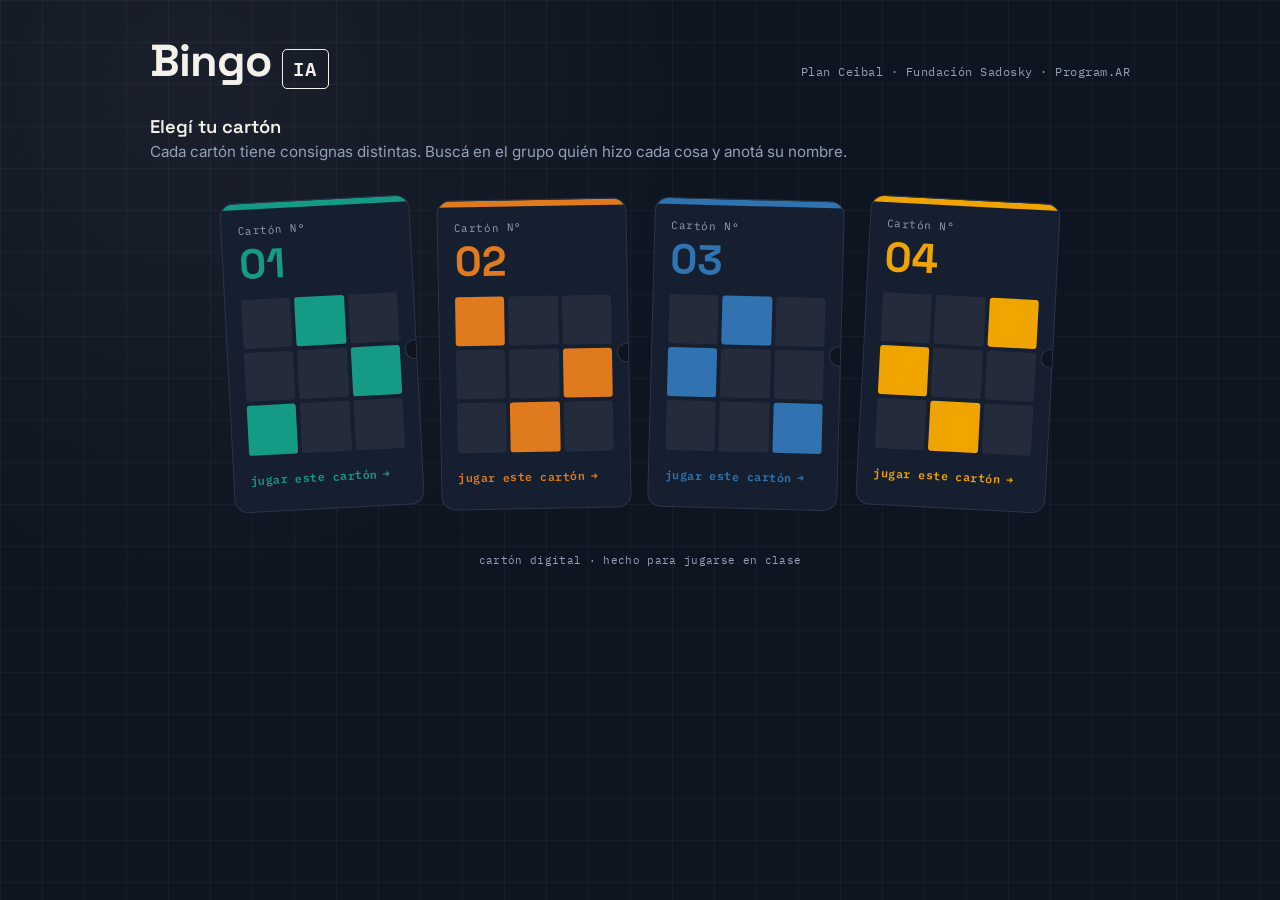
==== index.html @ 151038f0 "Rename bingo-ia.html to index.html" ====
<!DOCTYPE html>
<html lang="es">
<head>
<meta charset="UTF-8">
<meta name="viewport" content="width=device-width, initial-scale=1.0">
<title>Bingo IA</title>
<link rel="preconnect" href="https://fonts.googleapis.com">
<link rel="preconnect" href="https://fonts.gstatic.com" crossorigin>
<link href="https://fonts.googleapis.com/css2?family=Space+Grotesk:wght@500;600;700&family=Inter:wght@400;500;600&family=IBM+Plex+Mono:wght@500;600&display=swap" rel="stylesheet">
<style>
  :root{
    --ink:#0e1420;
    --ink-soft:#161f30;
    --paper:#f4f1ea;
    --line:#2a3548;
    --text-dim:#93a1b8;

    --c1:#159a86;   /* cartón 1 - verde azulado */
    --c1-deep:#0d5f52;
    --c2:#e07a1f;   /* cartón 2 - naranja */
    --c2-deep:#9a4e0e;
    --c3:#2f74b0;   /* cartón 3 - azul */
    --c3-deep:#1c4670;
    --c4:#f0a400;   /* cartón 4 - ámbar */
    --c4-deep:#9c6a00;
  }

  *{box-sizing:border-box;}
  html,body{margin:0;padding:0;}
  body{
    background:
      radial-gradient(circle at 15% 10%, rgba(255,255,255,0.05), transparent 40%),
      var(--ink);
    background-image:
      linear-gradient(rgba(255,255,255,0.035) 1px, transparent 1px),
      linear-gradient(90deg, rgba(255,255,255,0.035) 1px, transparent 1px),
      radial-gradient(circle at 15% 10%, rgba(255,255,255,0.05), transparent 40%);
    background-size: 42px 42px, 42px 42px, 100% 100%;
    color:var(--paper);
    font-family:'Inter', sans-serif;
    min-height:100vh;
    display:flex;
    flex-direction:column;
    align-items:center;
    padding:32px 18px 60px;
  }

  .wrap{width:100%;max-width:980px;}

  header.top{
    display:flex;
    align-items:baseline;
    justify-content:space-between;
    gap:16px;
    margin-bottom:8px;
    flex-wrap:wrap;
  }
  .brand{
    font-family:'Space Grotesk',sans-serif;
    font-weight:700;
    font-size:clamp(2rem, 5vw, 2.8rem);
    letter-spacing:-0.02em;
    display:flex;
    align-items:baseline;
    gap:10px;
  }
  .brand .ia{
    font-family:'IBM Plex Mono',monospace;
    font-size:0.42em;
    font-weight:600;
    padding:4px 10px;
    border:1.5px solid var(--paper);
    border-radius:5px;
    letter-spacing:0.08em;
  }
  .tagline{
    font-family:'IBM Plex Mono',monospace;
    font-size:0.75rem;
    color:var(--text-dim);
    letter-spacing:0.04em;
  }

  /* ---------- SELECTOR ---------- */
  #selector{ margin-top:26px; }
  .prompt{
    font-family:'Space Grotesk',sans-serif;
    font-size:1.15rem;
    font-weight:600;
    margin:0 0 30px;
    color:var(--paper);
  }
  .prompt span{color:var(--text-dim);font-weight:400;font-family:'Inter',sans-serif;font-size:0.95rem;display:block;margin-top:4px;}

  .tickets{
    display:flex;
    flex-wrap:wrap;
    justify-content:center;
    gap:26px 22px;
    padding-top:8px;
  }

  .ticket{
    --tc: var(--c1);
    --tcd: var(--c1-deep);
    position:relative;
    width:190px;
    background:var(--ink-soft);
    border:1px solid var(--line);
    border-radius:14px;
    padding:20px 16px 22px;
    cursor:pointer;
    text-align:left;
    color:var(--paper);
    font:inherit;
    transition:transform .25s ease, box-shadow .25s ease, border-color .25s ease;
    transform:rotate(var(--rot,0deg));
    overflow:hidden;
  }
  .ticket:nth-child(1){--tc:var(--c1);--tcd:var(--c1-deep);--rot:-3deg;}
  .ticket:nth-child(2){--tc:var(--c2);--tcd:var(--c2-deep);--rot:-1deg;}
  .ticket:nth-child(3){--tc:var(--c3);--tcd:var(--c3-deep);--rot:1.5deg;}
  .ticket:nth-child(4){--tc:var(--c4);--tcd:var(--c4-deep);--rot:3deg;}

  .ticket::before{
    content:"";
    position:absolute;
    top:0; left:0; right:0; height:6px;
    background:var(--tc);
  }
  .ticket::after{
    content:"";
    position:absolute;
    right:-9px; top:50%;
    width:18px;height:18px;
    background:var(--ink);
    border:1px solid var(--line);
    border-radius:50%;
    transform:translateY(-50%);
  }
  .ticket:hover, .ticket:focus-visible{
    transform:rotate(0deg) translateY(-6px);
    border-color:var(--tc);
    box-shadow:0 14px 28px -10px rgba(0,0,0,.55);
    z-index:2;
    outline:none;
  }
  .ticket .num{
    font-family:'IBM Plex Mono',monospace;
    font-size:0.68rem;
    color:var(--text-dim);
    letter-spacing:0.05em;
  }
  .ticket .digit{
    font-family:'Space Grotesk',sans-serif;
    font-weight:700;
    font-size:2.6rem;
    color:var(--tc);
    line-height:1;
    margin:6px 0 14px;
  }
  .ticket .mini-grid{
    display:grid;
    grid-template-columns:repeat(3,1fr);
    gap:4px;
    margin-bottom:14px;
  }
  .ticket .mini-grid i{
    display:block;
    aspect-ratio:1;
    border-radius:3px;
    background:rgba(255,255,255,.06);
  }
  .ticket .mini-grid i.on{ background:var(--tc); }
  .ticket .cta{
    font-family:'IBM Plex Mono',monospace;
    font-size:0.72rem;
    font-weight:600;
    letter-spacing:0.04em;
    color:var(--tc);
    display:flex;
    align-items:center;
    gap:6px;
  }
  .ticket .cta::after{ content:"→"; transition:transform .2s ease; }
  .ticket:hover .cta::after{ transform:translateX(4px); }

  /* ---------- CARD VIEW ---------- */
  #cardview{ display:none; margin-top:18px; }
  .card-header{
    display:flex;
    align-items:center;
    justify-content:space-between;
    flex-wrap:wrap;
    gap:14px;
    margin-bottom:18px;
  }
  .back-btn{
    font-family:'IBM Plex Mono',monospace;
    font-size:0.75rem;
    color:var(--text-dim);
    background:none;
    border:1px solid var(--line);
    border-radius:8px;
    padding:9px 14px;
    cursor:pointer;
    transition:.2s;
  }
  .back-btn:hover{ color:var(--paper); border-color:var(--paper); }

  .card-title{
    font-family:'Space Grotesk',sans-serif;
    font-weight:700;
    font-size:1.5rem;
  }
  .card-num{
    font-family:'IBM Plex Mono',monospace;
    font-size:0.85rem;
    color:var(--card-c, var(--c1));
    letter-spacing:.03em;
  }

  .board{
    position:relative;
    background:var(--ink-soft);
    border:1px solid var(--line);
    border-radius:18px;
    padding:22px;
    box-shadow:0 20px 50px -20px rgba(0,0,0,.6);
  }
  .board::before{
    content:"";
    position:absolute; inset:0;
    border-radius:18px;
    padding:1px;
    background:linear-gradient(135deg, var(--card-c,var(--c1)), transparent 45%);
    mask:linear-gradient(#000 0 0) content-box, linear-gradient(#000 0 0);
    -webkit-mask:linear-gradient(#000 0 0) content-box, linear-gradient(#000 0 0);
    -webkit-mask-composite:xor;
    mask-composite:exclude;
    pointer-events:none;
    opacity:.6;
  }

  .grid3{
    display:grid;
    grid-template-columns:repeat(3,1fr);
    grid-template-rows:repeat(3,1fr);
    gap:10px;
  }

  .cell{
    position:relative;
    min-height:150px;
    border-radius:12px;
    padding:14px 12px 12px;
    display:flex;
    flex-direction:column;
    justify-content:space-between;
    background:rgba(255,255,255,.03);
    border:1px solid var(--line);
    transition:border-color .3s ease, background .3s ease, transform .3s ease;
  }
  .cell.task .task-text, .cell.wild .task-text{
    font-size:0.86rem;
    line-height:1.32;
    font-weight:500;
  }
  .cell.wild .task-text{ color:var(--text-dim); font-style:italic; }

  .cell input{
    width:100%;
    background:rgba(255,255,255,.04);
    border:1px solid var(--line);
    border-radius:7px;
    padding:8px 9px;
    color:var(--paper);
    font-family:'Inter',sans-serif;
    font-size:0.85rem;
    outline:none;
    transition:border-color .2s ease, background .2s ease;
  }
  .cell input::placeholder{ color:var(--text-dim); opacity:.7; }
  .cell input:focus{ border-color:var(--card-c,var(--c1)); background:rgba(255,255,255,.07); }

  .cell .caption{
    font-family:'IBM Plex Mono',monospace;
    font-size:0.62rem;
    color:var(--text-dim);
    text-align:center;
    letter-spacing:.03em;
  }

  .cell.filled{
    border-color:var(--card-c,var(--c1));
    background:rgba(255,255,255,.05);
  }
  .cell.filled input{ border-color:var(--card-c,var(--c1)); }

  .cell.free{
    background:var(--card-c,var(--c1));
    border-color:var(--card-c,var(--c1));
    align-items:center;
    justify-content:center;
  }
  .cell.free .free-mark{
    font-family:'Space Grotesk',sans-serif;
    font-weight:700;
    font-size:1.5rem;
    color:rgba(14,20,32,.55);
    letter-spacing:.02em;
  }

  .cell.line-hit{
    animation:pulse 1.1s ease infinite;
  }
  @keyframes pulse{
    0%,100%{ box-shadow:0 0 0 0 var(--card-c,var(--c1)); }
    50%{ box-shadow:0 0 0 5px color-mix(in srgb, var(--card-c,var(--c1)) 35%, transparent); }
  }

  .board-foot{
    display:flex;
    align-items:center;
    justify-content:space-between;
    margin-top:18px;
    gap:12px;
    flex-wrap:wrap;
  }
  .progress-label{
    font-family:'IBM Plex Mono',monospace;
    font-size:0.72rem;
    color:var(--text-dim);
  }
  .reset-btn{
    font-family:'IBM Plex Mono',monospace;
    font-size:0.72rem;
    color:var(--paper);
    background:none;
    border:1px solid var(--line);
    padding:8px 13px;
    border-radius:8px;
    cursor:pointer;
    transition:.2s;
  }
  .reset-btn:hover{ border-color:var(--card-c,var(--c1)); color:var(--card-c,var(--c1)); }

  .bingo-banner{
    display:none;
    margin-top:16px;
    padding:14px 18px;
    border-radius:12px;
    background:var(--card-c,var(--c1));
    color:var(--ink);
    font-family:'Space Grotesk',sans-serif;
    font-weight:700;
    font-size:1.05rem;
    text-align:center;
    letter-spacing:.02em;
  }
  .bingo-banner.show{ display:block; animation:pop .35s ease; }
  @keyframes pop{ from{ transform:scale(.92); opacity:0;} to{ transform:scale(1); opacity:1;} }

  footer.sig{
    margin-top:44px;
    font-family:'IBM Plex Mono',monospace;
    font-size:0.68rem;
    color:var(--text-dim);
    text-align:center;
    letter-spacing:.03em;
  }

  @media (max-width:640px){
    .grid3{ gap:8px; }
    .cell{ min-height:130px; padding:11px 9px 9px; }
    .ticket{ width:44%; }
  }
</style>
</head>
<body>

<div class="wrap">
  <header class="top">
    <div class="brand">Bingo <span class="ia">IA</span></div>
    <div class="tagline">Plan Ceibal · Fundación Sadosky · Program.AR</div>
  </header>

  <!-- SELECTOR -->
  <section id="selector">
    <p class="prompt">Elegí tu cartón
      <span>Cada cartón tiene consignas distintas. Buscá en el grupo quién hizo cada cosa y anotá su nombre.</span>
    </p>
    <div class="tickets" id="tickets"></div>
  </section>

  <!-- CARD VIEW -->
  <section id="cardview">
    <div class="card-header">
      <button class="back-btn" id="backBtn">← elegir otro cartón</button>
      <div style="text-align:right;">
        <div class="card-title" id="cardTitle">Bingo IA</div>
        <div class="card-num" id="cardNum">Cartón N° 0000000</div>
      </div>
    </div>

    <div class="board" id="board">
      <div class="grid3" id="grid"></div>
    </div>

    <div class="board-foot">
      <span class="progress-label" id="progressLabel">0 / 9 completados</span>
      <button class="reset-btn" id="resetBtn">Reiniciar cartón</button>
    </div>

    <div class="bingo-banner" id="bingoBanner">¡Bingo! Completaste una línea 🎉</div>
  </section>

  <footer class="sig">cartón digital · hecho para jugarse en clase</footer>
</div>

<script>
  // ---------- DATA ----------
  const CARDS = [
    {
      id: 1, num: '0000001', color: 'var(--c1)',
      cells: [
        { type:'task', text:'Consultar el pronóstico del tiempo de una página o una aplicación' },
        { type:'free' },
        { type:'task', text:'Convertir voz a texto para mandar un mensaje' },
        { type:'task', text:'Ver el autocompletado de una búsqueda en Google' },
        { type:'wild', text:'Completar con algo que conozcas y no esté en este cartón :)', label:'Nombre de la tecnología' },
        { type:'free' },
        { type:'free' },
        { type:'task', text:'Usar una app para reconocer una canción' },
        { type:'task', text:'Usar la autocorrección de texto en WhatsApp' },
      ]
    },
    {
      id: 2, num: '0000002', color: 'var(--c2)',
      cells: [
        { type:'free' },
        { type:'task', text:'Ver el autocompletado de una búsqueda en Google' },
        { type:'task', text:'Jugar un videojuego en el que controlás los personajes con el cuerpo' },
        { type:'task', text:'Usar un buscador online como Google o Bing' },
        { type:'wild', text:'Completar con algo que no conozcas y no esté en este cartón :)', label:'Nombre de la tecnología' },
        { type:'free' },
        { type:'task', text:'Usar un filtro de Snapchat o Instagram' },
        { type:'free' },
        { type:'task', text:'Que una computadora les evalúe una tarea' },
      ]
    },
    {
      id: 3, num: '0000003', color: 'var(--c3)',
      cells: [
        { type:'task', text:'Ver un producto promocionado en Google o un aviso que dice "ya que usted compró... puede estar interesado en..."' },
        { type:'free' },
        { type:'task', text:'Obtener un emoji sugerido en lugar de una palabra' },
        { type:'free' },
        { type:'wild', text:'Completar con algo que no conozcas y no esté en este cartón :)', label:'Nombre de la tecnología' },
        { type:'task', text:'Usar un buscador online como Google o Bing' },
        { type:'task', text:'Comunicarse con algún servicio por un chatbot' },
        { type:'task', text:'Usar la autocorrección de texto en WhatsApp' },
        { type:'free' },
      ]
    },
    {
      id: 4, num: '0000004', color: 'var(--c4)',
      cells: [
        { type:'task', text:'Usar la huella digital o el rostro para desbloquear el celular' },
        { type:'task', text:'Usar la autocorrección de texto en WhatsApp' },
        { type:'free' },
        { type:'free' },
        { type:'wild', text:'Completar con algo que conozcas y no esté en este cartón :)', label:'Nombre de la tecnología' },
        { type:'task', text:'Ver una publicidad sugerida en TikTok o Instagram' },
        { type:'task', text:'Obtener un emoji sugerido en lugar de una palabra' },
        { type:'free' },
        { type:'task', text:'Escuchar una canción recomendada en Spotify' },
      ]
    },
  ];

  // in-memory answers per card, keyed by cardId -> array of 9 strings
  const state = {};
  CARDS.forEach(c => { state[c.id] = new Array(9).fill(''); });

  const LINES = [
    [0,1,2],[3,4,5],[6,7,8],
    [0,3,6],[1,4,7],[2,5,8],
    [0,4,8],[2,4,6]
  ];

  // ---------- SELECTOR RENDER ----------
  const ticketsEl = document.getElementById('tickets');
  CARDS.forEach(card => {
    const btn = document.createElement('button');
    btn.className = 'ticket';
    btn.style.setProperty('--tc', card.color);
    btn.setAttribute('aria-label', 'Elegir cartón ' + card.id);

    const mini = card.cells.map(c => c.type === 'free' ? '<i class="on"></i>' : '<i></i>').join('');

    btn.innerHTML = `
      <div class="num">Cartón N°</div>
      <div class="digit">0${card.id}</div>
      <div class="mini-grid">${mini}</div>
      <div class="cta">jugar este cartón</div>
    `;
    btn.addEventListener('click', () => openCard(card.id));
    ticketsEl.appendChild(btn);
  });

  // ---------- CARD VIEW ----------
  const selectorSec = document.getElementById('selector');
  const cardviewSec = document.getElementById('cardview');
  const boardEl = document.getElementById('board');
  const gridEl = document.getElementById('grid');
  const cardNumEl = document.getElementById('cardNum');
  const progressLabel = document.getElementById('progressLabel');
  const bingoBanner = document.getElementById('bingoBanner');

  let currentCardId = null;

  function openCard(id){
    currentCardId = id;
    const card = CARDS.find(c => c.id === id);
    boardEl.style.setProperty('--card-c', card.color);
    cardNumEl.textContent = 'Cartón N° ' + card.num;
    cardNumEl.style.color = card.color;
    renderGrid(card);
    selectorSec.style.display = 'none';
    cardviewSec.style.display = 'block';
    window.scrollTo({top:0, behavior:'smooth'});
  }

  function renderGrid(card){
    gridEl.innerHTML = '';
    bingoBanner.classList.remove('show');
    card.cells.forEach((cell, i) => {
      const div = document.createElement('div');
      div.className = 'cell ' + cell.type;
      div.dataset.index = i;

      if (cell.type === 'free'){
        div.innerHTML = `<span class="free-mark">LIBRE</span>`;
      } else {
        const label = cell.type === 'wild' ? cell.label : 'Nombre';
        const val = state[card.id][i] || '';
        div.innerHTML = `
          <div class="task-text">${cell.text}</div>
          <div>
            <input type="text" placeholder="" value="${escapeHtml(val)}" data-i="${i}">
            <div class="caption">${label}</div>
          </div>
        `;
        if (val.trim() !== '') div.classList.add('filled');
      }
      gridEl.appendChild(div);
    });

    gridEl.querySelectorAll('input').forEach(inp => {
      inp.addEventListener('input', onInput);
    });

    updateProgress();
    checkLines();
  }

  function onInput(e){
    const i = parseInt(e.target.dataset.i, 10);
    state[currentCardId][i] = e.target.value;
    const cellEl = e.target.closest('.cell');
    cellEl.classList.toggle('filled', e.target.value.trim() !== '');
    updateProgress();
    checkLines();
  }

  function isMarked(card, i){
    const cell = card.cells[i];
    if (cell.type === 'free') return true;
    return (state[card.id][i] || '').trim() !== '';
  }

  function updateProgress(){
    const card = CARDS.find(c => c.id === currentCardId);
    const count = card.cells.reduce((acc, _, i) => acc + (isMarked(card, i) ? 1 : 0), 0);
    progressLabel.textContent = count + ' / 9 completados';
  }

  function checkLines(){
    const card = CARDS.find(c => c.id === currentCardId);
    const cellsEls = gridEl.querySelectorAll('.cell');
    cellsEls.forEach(el => el.classList.remove('line-hit'));

    let hit = false;
    LINES.forEach(line => {
      if (line.every(i => isMarked(card, i))){
        hit = true;
        line.forEach(i => cellsEls[i].classList.add('line-hit'));
      }
    });
    bingoBanner.classList.toggle('show', hit);
  }

  function escapeHtml(str){
    return str.replace(/[&<>"']/g, s => ({
      '&':'&amp;', '<':'&lt;', '>':'&gt;', '"':'&quot;', "'":'&#39;'
    }[s]));
  }

  document.getElementById('backBtn').addEventListener('click', () => {
    cardviewSec.style.display = 'none';
    selectorSec.style.display = 'block';
    window.scrollTo({top:0, behavior:'smooth'});
  });

  document.getElementById('resetBtn').addEventListener('click', () => {
    state[currentCardId] = new Array(9).fill('');
    const card = CARDS.find(c => c.id === currentCardId);
    renderGrid(card);
  });
</script>

</body>
</html>
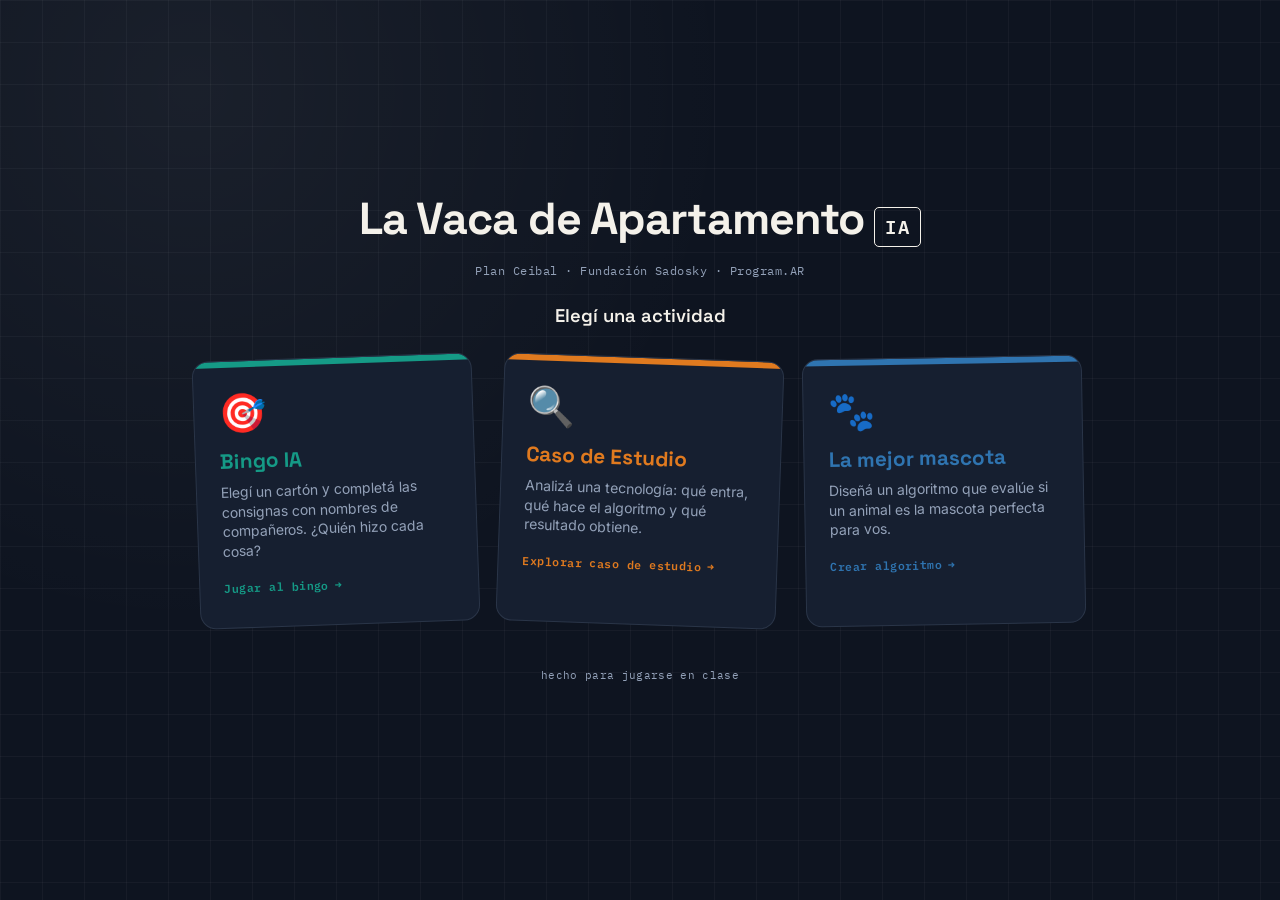
==== commit 60962910: "Reorganización de estructura: Views, Js, Style. Nueva actividad La mejor mascota" ====
--- a/index.html
+++ b/index.html
@@ -3,621 +3,47 @@
 <head>
 <meta charset="UTF-8">
 <meta name="viewport" content="width=device-width, initial-scale=1.0">
-<title>Bingo IA</title>
+<title>La Vaca de apartamento</title>
 <link rel="preconnect" href="https://fonts.googleapis.com">
 <link rel="preconnect" href="https://fonts.gstatic.com" crossorigin>
 <link href="https://fonts.googleapis.com/css2?family=Space+Grotesk:wght@500;600;700&family=Inter:wght@400;500;600&family=IBM+Plex+Mono:wght@500;600&display=swap" rel="stylesheet">
-<style>
-  :root{
-    --ink:#0e1420;
-    --ink-soft:#161f30;
-    --paper:#f4f1ea;
-    --line:#2a3548;
-    --text-dim:#93a1b8;
-
-    --c1:#159a86;   /* cartón 1 - verde azulado */
-    --c1-deep:#0d5f52;
-    --c2:#e07a1f;   /* cartón 2 - naranja */
-    --c2-deep:#9a4e0e;
-    --c3:#2f74b0;   /* cartón 3 - azul */
-    --c3-deep:#1c4670;
-    --c4:#f0a400;   /* cartón 4 - ámbar */
-    --c4-deep:#9c6a00;
-  }
-
-  *{box-sizing:border-box;}
-  html,body{margin:0;padding:0;}
-  body{
-    background:
-      radial-gradient(circle at 15% 10%, rgba(255,255,255,0.05), transparent 40%),
-      var(--ink);
-    background-image:
-      linear-gradient(rgba(255,255,255,0.035) 1px, transparent 1px),
-      linear-gradient(90deg, rgba(255,255,255,0.035) 1px, transparent 1px),
-      radial-gradient(circle at 15% 10%, rgba(255,255,255,0.05), transparent 40%);
-    background-size: 42px 42px, 42px 42px, 100% 100%;
-    color:var(--paper);
-    font-family:'Inter', sans-serif;
-    min-height:100vh;
-    display:flex;
-    flex-direction:column;
-    align-items:center;
-    padding:32px 18px 60px;
-  }
-
-  .wrap{width:100%;max-width:980px;}
-
-  header.top{
-    display:flex;
-    align-items:baseline;
-    justify-content:space-between;
-    gap:16px;
-    margin-bottom:8px;
-    flex-wrap:wrap;
-  }
-  .brand{
-    font-family:'Space Grotesk',sans-serif;
-    font-weight:700;
-    font-size:clamp(2rem, 5vw, 2.8rem);
-    letter-spacing:-0.02em;
-    display:flex;
-    align-items:baseline;
-    gap:10px;
-  }
-  .brand .ia{
-    font-family:'IBM Plex Mono',monospace;
-    font-size:0.42em;
-    font-weight:600;
-    padding:4px 10px;
-    border:1.5px solid var(--paper);
-    border-radius:5px;
-    letter-spacing:0.08em;
-  }
-  .tagline{
-    font-family:'IBM Plex Mono',monospace;
-    font-size:0.75rem;
-    color:var(--text-dim);
-    letter-spacing:0.04em;
-  }
-
-  /* ---------- SELECTOR ---------- */
-  #selector{ margin-top:26px; }
-  .prompt{
-    font-family:'Space Grotesk',sans-serif;
-    font-size:1.15rem;
-    font-weight:600;
-    margin:0 0 30px;
-    color:var(--paper);
-  }
-  .prompt span{color:var(--text-dim);font-weight:400;font-family:'Inter',sans-serif;font-size:0.95rem;display:block;margin-top:4px;}
-
-  .tickets{
-    display:flex;
-    flex-wrap:wrap;
-    justify-content:center;
-    gap:26px 22px;
-    padding-top:8px;
-  }
-
-  .ticket{
-    --tc: var(--c1);
-    --tcd: var(--c1-deep);
-    position:relative;
-    width:190px;
-    background:var(--ink-soft);
-    border:1px solid var(--line);
-    border-radius:14px;
-    padding:20px 16px 22px;
-    cursor:pointer;
-    text-align:left;
-    color:var(--paper);
-    font:inherit;
-    transition:transform .25s ease, box-shadow .25s ease, border-color .25s ease;
-    transform:rotate(var(--rot,0deg));
-    overflow:hidden;
-  }
-  .ticket:nth-child(1){--tc:var(--c1);--tcd:var(--c1-deep);--rot:-3deg;}
-  .ticket:nth-child(2){--tc:var(--c2);--tcd:var(--c2-deep);--rot:-1deg;}
-  .ticket:nth-child(3){--tc:var(--c3);--tcd:var(--c3-deep);--rot:1.5deg;}
-  .ticket:nth-child(4){--tc:var(--c4);--tcd:var(--c4-deep);--rot:3deg;}
-
-  .ticket::before{
-    content:"";
-    position:absolute;
-    top:0; left:0; right:0; height:6px;
-    background:var(--tc);
-  }
-  .ticket::after{
-    content:"";
-    position:absolute;
-    right:-9px; top:50%;
-    width:18px;height:18px;
-    background:var(--ink);
-    border:1px solid var(--line);
-    border-radius:50%;
-    transform:translateY(-50%);
-  }
-  .ticket:hover, .ticket:focus-visible{
-    transform:rotate(0deg) translateY(-6px);
-    border-color:var(--tc);
-    box-shadow:0 14px 28px -10px rgba(0,0,0,.55);
-    z-index:2;
-    outline:none;
-  }
-  .ticket .num{
-    font-family:'IBM Plex Mono',monospace;
-    font-size:0.68rem;
-    color:var(--text-dim);
-    letter-spacing:0.05em;
-  }
-  .ticket .digit{
-    font-family:'Space Grotesk',sans-serif;
-    font-weight:700;
-    font-size:2.6rem;
-    color:var(--tc);
-    line-height:1;
-    margin:6px 0 14px;
-  }
-  .ticket .mini-grid{
-    display:grid;
-    grid-template-columns:repeat(3,1fr);
-    gap:4px;
-    margin-bottom:14px;
-  }
-  .ticket .mini-grid i{
-    display:block;
-    aspect-ratio:1;
-    border-radius:3px;
-    background:rgba(255,255,255,.06);
-  }
-  .ticket .mini-grid i.on{ background:var(--tc); }
-  .ticket .cta{
-    font-family:'IBM Plex Mono',monospace;
-    font-size:0.72rem;
-    font-weight:600;
-    letter-spacing:0.04em;
-    color:var(--tc);
-    display:flex;
-    align-items:center;
-    gap:6px;
-  }
-  .ticket .cta::after{ content:"→"; transition:transform .2s ease; }
-  .ticket:hover .cta::after{ transform:translateX(4px); }
-
-  /* ---------- CARD VIEW ---------- */
-  #cardview{ display:none; margin-top:18px; }
-  .card-header{
-    display:flex;
-    align-items:center;
-    justify-content:space-between;
-    flex-wrap:wrap;
-    gap:14px;
-    margin-bottom:18px;
-  }
-  .back-btn{
-    font-family:'IBM Plex Mono',monospace;
-    font-size:0.75rem;
-    color:var(--text-dim);
-    background:none;
-    border:1px solid var(--line);
-    border-radius:8px;
-    padding:9px 14px;
-    cursor:pointer;
-    transition:.2s;
-  }
-  .back-btn:hover{ color:var(--paper); border-color:var(--paper); }
-
-  .card-title{
-    font-family:'Space Grotesk',sans-serif;
-    font-weight:700;
-    font-size:1.5rem;
-  }
-  .card-num{
-    font-family:'IBM Plex Mono',monospace;
-    font-size:0.85rem;
-    color:var(--card-c, var(--c1));
-    letter-spacing:.03em;
-  }
-
-  .board{
-    position:relative;
-    background:var(--ink-soft);
-    border:1px solid var(--line);
-    border-radius:18px;
-    padding:22px;
-    box-shadow:0 20px 50px -20px rgba(0,0,0,.6);
-  }
-  .board::before{
-    content:"";
-    position:absolute; inset:0;
-    border-radius:18px;
-    padding:1px;
-    background:linear-gradient(135deg, var(--card-c,var(--c1)), transparent 45%);
-    mask:linear-gradient(#000 0 0) content-box, linear-gradient(#000 0 0);
-    -webkit-mask:linear-gradient(#000 0 0) content-box, linear-gradient(#000 0 0);
-    -webkit-mask-composite:xor;
-    mask-composite:exclude;
-    pointer-events:none;
-    opacity:.6;
-  }
-
-  .grid3{
-    display:grid;
-    grid-template-columns:repeat(3,1fr);
-    grid-template-rows:repeat(3,1fr);
-    gap:10px;
-  }
-
-  .cell{
-    position:relative;
-    min-height:150px;
-    border-radius:12px;
-    padding:14px 12px 12px;
-    display:flex;
-    flex-direction:column;
-    justify-content:space-between;
-    background:rgba(255,255,255,.03);
-    border:1px solid var(--line);
-    transition:border-color .3s ease, background .3s ease, transform .3s ease;
-  }
-  .cell.task .task-text, .cell.wild .task-text{
-    font-size:0.86rem;
-    line-height:1.32;
-    font-weight:500;
-  }
-  .cell.wild .task-text{ color:var(--text-dim); font-style:italic; }
-
-  .cell input{
-    width:100%;
-    background:rgba(255,255,255,.04);
-    border:1px solid var(--line);
-    border-radius:7px;
-    padding:8px 9px;
-    color:var(--paper);
-    font-family:'Inter',sans-serif;
-    font-size:0.85rem;
-    outline:none;
-    transition:border-color .2s ease, background .2s ease;
-  }
-  .cell input::placeholder{ color:var(--text-dim); opacity:.7; }
-  .cell input:focus{ border-color:var(--card-c,var(--c1)); background:rgba(255,255,255,.07); }
-
-  .cell .caption{
-    font-family:'IBM Plex Mono',monospace;
-    font-size:0.62rem;
-    color:var(--text-dim);
-    text-align:center;
-    letter-spacing:.03em;
-  }
-
-  .cell.filled{
-    border-color:var(--card-c,var(--c1));
-    background:rgba(255,255,255,.05);
-  }
-  .cell.filled input{ border-color:var(--card-c,var(--c1)); }
-
-  .cell.free{
-    background:var(--card-c,var(--c1));
-    border-color:var(--card-c,var(--c1));
-    align-items:center;
-    justify-content:center;
-  }
-  .cell.free .free-mark{
-    font-family:'Space Grotesk',sans-serif;
-    font-weight:700;
-    font-size:1.5rem;
-    color:rgba(14,20,32,.55);
-    letter-spacing:.02em;
-  }
-
-  .cell.line-hit{
-    animation:pulse 1.1s ease infinite;
-  }
-  @keyframes pulse{
-    0%,100%{ box-shadow:0 0 0 0 var(--card-c,var(--c1)); }
-    50%{ box-shadow:0 0 0 5px color-mix(in srgb, var(--card-c,var(--c1)) 35%, transparent); }
-  }
-
-  .board-foot{
-    display:flex;
-    align-items:center;
-    justify-content:space-between;
-    margin-top:18px;
-    gap:12px;
-    flex-wrap:wrap;
-  }
-  .progress-label{
-    font-family:'IBM Plex Mono',monospace;
-    font-size:0.72rem;
-    color:var(--text-dim);
-  }
-  .reset-btn{
-    font-family:'IBM Plex Mono',monospace;
-    font-size:0.72rem;
-    color:var(--paper);
-    background:none;
-    border:1px solid var(--line);
-    padding:8px 13px;
-    border-radius:8px;
-    cursor:pointer;
-    transition:.2s;
-  }
-  .reset-btn:hover{ border-color:var(--card-c,var(--c1)); color:var(--card-c,var(--c1)); }
-
-  .bingo-banner{
-    display:none;
-    margin-top:16px;
-    padding:14px 18px;
-    border-radius:12px;
-    background:var(--card-c,var(--c1));
-    color:var(--ink);
-    font-family:'Space Grotesk',sans-serif;
-    font-weight:700;
-    font-size:1.05rem;
-    text-align:center;
-    letter-spacing:.02em;
-  }
-  .bingo-banner.show{ display:block; animation:pop .35s ease; }
-  @keyframes pop{ from{ transform:scale(.92); opacity:0;} to{ transform:scale(1); opacity:1;} }
-
-  footer.sig{
-    margin-top:44px;
-    font-family:'IBM Plex Mono',monospace;
-    font-size:0.68rem;
-    color:var(--text-dim);
-    text-align:center;
-    letter-spacing:.03em;
-  }
-
-  @media (max-width:640px){
-    .grid3{ gap:8px; }
-    .cell{ min-height:130px; padding:11px 9px 9px; }
-    .ticket{ width:44%; }
-  }
-</style>
+<link rel="stylesheet" href="Style/index.css">
 </head>
 <body>
 
 <div class="wrap">
   <header class="top">
-    <div class="brand">Bingo <span class="ia">IA</span></div>
+    <div class="brand">La Vaca de Apartamento <span class="ia">IA</span></div>
     <div class="tagline">Plan Ceibal · Fundación Sadosky · Program.AR</div>
   </header>
 
-  <!-- SELECTOR -->
-  <section id="selector">
-    <p class="prompt">Elegí tu cartón
-      <span>Cada cartón tiene consignas distintas. Buscá en el grupo quién hizo cada cosa y anotá su nombre.</span>
-    </p>
-    <div class="tickets" id="tickets"></div>
-  </section>
+  <p class="prompt">Elegí una actividad</p>
 
-  <!-- CARD VIEW -->
-  <section id="cardview">
-    <div class="card-header">
-      <button class="back-btn" id="backBtn">← elegir otro cartón</button>
-      <div style="text-align:right;">
-        <div class="card-title" id="cardTitle">Bingo IA</div>
-        <div class="card-num" id="cardNum">Cartón N° 0000000</div>
-      </div>
-    </div>
+  <div class="activities">
+    <a href="Views/bingo.html" class="activity-card">
+      <span class="icon">🎯</span>
+      <div class="title">Bingo IA</div>
+      <div class="desc">Elegí un cartón y completá las consignas con nombres de compañeros. ¿Quién hizo cada cosa?</div>
+      <div class="cta">Jugar al bingo</div>
+    </a>
 
-    <div class="board" id="board">
-      <div class="grid3" id="grid"></div>
-    </div>
+    <a href="Views/caso-estudio.html" class="activity-card">
+      <span class="icon">🔍</span>
+      <div class="title">Caso de Estudio</div>
+      <div class="desc">Analizá una tecnología: qué entra, qué hace el algoritmo y qué resultado obtiene.</div>
+      <div class="cta">Explorar caso de estudio</div>
+    </a>
 
-    <div class="board-foot">
-      <span class="progress-label" id="progressLabel">0 / 9 completados</span>
-      <button class="reset-btn" id="resetBtn">Reiniciar cartón</button>
-    </div>
+    <a href="Views/mejor-mascota.html" class="activity-card">
+      <span class="icon">🐾</span>
+      <div class="title">La mejor mascota</div>
+      <div class="desc">Diseñá un algoritmo que evalúe si un animal es la mascota perfecta para vos.</div>
+      <div class="cta">Crear algoritmo</div>
+    </a>
+  </div>
 
-    <div class="bingo-banner" id="bingoBanner">¡Bingo! Completaste una línea 🎉</div>
-  </section>
-
-  <footer class="sig">cartón digital · hecho para jugarse en clase</footer>
+  <footer class="sig">hecho para jugarse en clase</footer>
 </div>
-
-<script>
-  // ---------- DATA ----------
-  const CARDS = [
-    {
-      id: 1, num: '0000001', color: 'var(--c1)',
-      cells: [
-        { type:'task', text:'Consultar el pronóstico del tiempo de una página o una aplicación' },
-        { type:'free' },
-        { type:'task', text:'Convertir voz a texto para mandar un mensaje' },
-        { type:'task', text:'Ver el autocompletado de una búsqueda en Google' },
-        { type:'wild', text:'Completar con algo que conozcas y no esté en este cartón :)', label:'Nombre de la tecnología' },
-        { type:'free' },
-        { type:'free' },
-        { type:'task', text:'Usar una app para reconocer una canción' },
-        { type:'task', text:'Usar la autocorrección de texto en WhatsApp' },
-      ]
-    },
-    {
-      id: 2, num: '0000002', color: 'var(--c2)',
-      cells: [
-        { type:'free' },
-        { type:'task', text:'Ver el autocompletado de una búsqueda en Google' },
-        { type:'task', text:'Jugar un videojuego en el que controlás los personajes con el cuerpo' },
-        { type:'task', text:'Usar un buscador online como Google o Bing' },
-        { type:'wild', text:'Completar con algo que no conozcas y no esté en este cartón :)', label:'Nombre de la tecnología' },
-        { type:'free' },
-        { type:'task', text:'Usar un filtro de Snapchat o Instagram' },
-        { type:'free' },
-        { type:'task', text:'Que una computadora les evalúe una tarea' },
-      ]
-    },
-    {
-      id: 3, num: '0000003', color: 'var(--c3)',
-      cells: [
-        { type:'task', text:'Ver un producto promocionado en Google o un aviso que dice "ya que usted compró... puede estar interesado en..."' },
-        { type:'free' },
-        { type:'task', text:'Obtener un emoji sugerido en lugar de una palabra' },
-        { type:'free' },
-        { type:'wild', text:'Completar con algo que no conozcas y no esté en este cartón :)', label:'Nombre de la tecnología' },
-        { type:'task', text:'Usar un buscador online como Google o Bing' },
-        { type:'task', text:'Comunicarse con algún servicio por un chatbot' },
-        { type:'task', text:'Usar la autocorrección de texto en WhatsApp' },
-        { type:'free' },
-      ]
-    },
-    {
-      id: 4, num: '0000004', color: 'var(--c4)',
-      cells: [
-        { type:'task', text:'Usar la huella digital o el rostro para desbloquear el celular' },
-        { type:'task', text:'Usar la autocorrección de texto en WhatsApp' },
-        { type:'free' },
-        { type:'free' },
-        { type:'wild', text:'Completar con algo que conozcas y no esté en este cartón :)', label:'Nombre de la tecnología' },
-        { type:'task', text:'Ver una publicidad sugerida en TikTok o Instagram' },
-        { type:'task', text:'Obtener un emoji sugerido en lugar de una palabra' },
-        { type:'free' },
-        { type:'task', text:'Escuchar una canción recomendada en Spotify' },
-      ]
-    },
-  ];
-
-  // in-memory answers per card, keyed by cardId -> array of 9 strings
-  const state = {};
-  CARDS.forEach(c => { state[c.id] = new Array(9).fill(''); });
-
-  const LINES = [
-    [0,1,2],[3,4,5],[6,7,8],
-    [0,3,6],[1,4,7],[2,5,8],
-    [0,4,8],[2,4,6]
-  ];
-
-  // ---------- SELECTOR RENDER ----------
-  const ticketsEl = document.getElementById('tickets');
-  CARDS.forEach(card => {
-    const btn = document.createElement('button');
-    btn.className = 'ticket';
-    btn.style.setProperty('--tc', card.color);
-    btn.setAttribute('aria-label', 'Elegir cartón ' + card.id);
-
-    const mini = card.cells.map(c => c.type === 'free' ? '<i class="on"></i>' : '<i></i>').join('');
-
-    btn.innerHTML = `
-      <div class="num">Cartón N°</div>
-      <div class="digit">0${card.id}</div>
-      <div class="mini-grid">${mini}</div>
-      <div class="cta">jugar este cartón</div>
-    `;
-    btn.addEventListener('click', () => openCard(card.id));
-    ticketsEl.appendChild(btn);
-  });
-
-  // ---------- CARD VIEW ----------
-  const selectorSec = document.getElementById('selector');
-  const cardviewSec = document.getElementById('cardview');
-  const boardEl = document.getElementById('board');
-  const gridEl = document.getElementById('grid');
-  const cardNumEl = document.getElementById('cardNum');
-  const progressLabel = document.getElementById('progressLabel');
-  const bingoBanner = document.getElementById('bingoBanner');
-
-  let currentCardId = null;
-
-  function openCard(id){
-    currentCardId = id;
-    const card = CARDS.find(c => c.id === id);
-    boardEl.style.setProperty('--card-c', card.color);
-    cardNumEl.textContent = 'Cartón N° ' + card.num;
-    cardNumEl.style.color = card.color;
-    renderGrid(card);
-    selectorSec.style.display = 'none';
-    cardviewSec.style.display = 'block';
-    window.scrollTo({top:0, behavior:'smooth'});
-  }
-
-  function renderGrid(card){
-    gridEl.innerHTML = '';
-    bingoBanner.classList.remove('show');
-    card.cells.forEach((cell, i) => {
-      const div = document.createElement('div');
-      div.className = 'cell ' + cell.type;
-      div.dataset.index = i;
-
-      if (cell.type === 'free'){
-        div.innerHTML = `<span class="free-mark">LIBRE</span>`;
-      } else {
-        const label = cell.type === 'wild' ? cell.label : 'Nombre';
-        const val = state[card.id][i] || '';
-        div.innerHTML = `
-          <div class="task-text">${cell.text}</div>
-          <div>
-            <input type="text" placeholder="" value="${escapeHtml(val)}" data-i="${i}">
-            <div class="caption">${label}</div>
-          </div>
-        `;
-        if (val.trim() !== '') div.classList.add('filled');
-      }
-      gridEl.appendChild(div);
-    });
-
-    gridEl.querySelectorAll('input').forEach(inp => {
-      inp.addEventListener('input', onInput);
-    });
-
-    updateProgress();
-    checkLines();
-  }
-
-  function onInput(e){
-    const i = parseInt(e.target.dataset.i, 10);
-    state[currentCardId][i] = e.target.value;
-    const cellEl = e.target.closest('.cell');
-    cellEl.classList.toggle('filled', e.target.value.trim() !== '');
-    updateProgress();
-    checkLines();
-  }
-
-  function isMarked(card, i){
-    const cell = card.cells[i];
-    if (cell.type === 'free') return true;
-    return (state[card.id][i] || '').trim() !== '';
-  }
-
-  function updateProgress(){
-    const card = CARDS.find(c => c.id === currentCardId);
-    const count = card.cells.reduce((acc, _, i) => acc + (isMarked(card, i) ? 1 : 0), 0);
-    progressLabel.textContent = count + ' / 9 completados';
-  }
-
-  function checkLines(){
-    const card = CARDS.find(c => c.id === currentCardId);
-    const cellsEls = gridEl.querySelectorAll('.cell');
-    cellsEls.forEach(el => el.classList.remove('line-hit'));
-
-    let hit = false;
-    LINES.forEach(line => {
-      if (line.every(i => isMarked(card, i))){
-        hit = true;
-        line.forEach(i => cellsEls[i].classList.add('line-hit'));
-      }
-    });
-    bingoBanner.classList.toggle('show', hit);
-  }
-
-  function escapeHtml(str){
-    return str.replace(/[&<>"']/g, s => ({
-      '&':'&amp;', '<':'&lt;', '>':'&gt;', '"':'&quot;', "'":'&#39;'
-    }[s]));
-  }
-
-  document.getElementById('backBtn').addEventListener('click', () => {
-    cardviewSec.style.display = 'none';
-    selectorSec.style.display = 'block';
-    window.scrollTo({top:0, behavior:'smooth'});
-  });
-
-  document.getElementById('resetBtn').addEventListener('click', () => {
-    state[currentCardId] = new Array(9).fill('');
-    const card = CARDS.find(c => c.id === currentCardId);
-    renderGrid(card);
-  });
-</script>
 
 </body>
 </html>
--- a/Style/index.css
+++ b/Style/index.css
@@ -0,0 +1,166 @@
+:root{
+  --ink:#0e1420;
+  --ink-soft:#161f30;
+  --paper:#f4f1ea;
+  --line:#2a3548;
+  --text-dim:#93a1b8;
+  --c1:#159a86;
+  --c2:#e07a1f;
+  --c3:#2f74b0;
+}
+*{box-sizing:border-box;}
+html,body{margin:0;padding:0;}
+body{
+  background:
+    radial-gradient(circle at 15% 10%, rgba(255,255,255,0.05), transparent 40%),
+    var(--ink);
+  background-image:
+    linear-gradient(rgba(255,255,255,0.035) 1px, transparent 1px),
+    linear-gradient(90deg, rgba(255,255,255,0.035) 1px, transparent 1px),
+    radial-gradient(circle at 15% 10%, rgba(255,255,255,0.05), transparent 40%);
+  background-size: 42px 42px, 42px 42px, 100% 100%;
+  color:var(--paper);
+  font-family:'Inter', sans-serif;
+  min-height:100vh;
+  display:flex;
+  flex-direction:column;
+  align-items:center;
+  justify-content:center;
+  padding:32px 18px 60px;
+}
+
+.wrap{width:100%;max-width:980px;text-align:center;}
+
+header.top{
+  display:flex;
+  align-items:baseline;
+  justify-content:center;
+  gap:16px;
+  margin-bottom:8px;
+  flex-wrap:wrap;
+}
+.brand{
+  font-family:'Space Grotesk',sans-serif;
+  font-weight:700;
+  font-size:clamp(2rem, 5vw, 2.8rem);
+  letter-spacing:-0.02em;
+  display:flex;
+  align-items:baseline;
+  gap:10px;
+}
+.brand .ia{
+  font-family:'IBM Plex Mono',monospace;
+  font-size:0.42em;
+  font-weight:600;
+  padding:4px 10px;
+  border:1.5px solid var(--paper);
+  border-radius:5px;
+  letter-spacing:0.08em;
+}
+.tagline{
+  font-family:'IBM Plex Mono',monospace;
+  font-size:0.75rem;
+  color:var(--text-dim);
+  letter-spacing:0.04em;
+  width:100%;
+}
+
+.prompt{
+  font-family:'Space Grotesk',sans-serif;
+  font-size:1.15rem;
+  font-weight:600;
+  margin:26px 0 30px;
+  color:var(--paper);
+}
+.prompt span{
+  color:var(--text-dim);font-weight:400;font-family:'Inter',sans-serif;
+  font-size:0.95rem;display:block;margin-top:6px;
+}
+
+.activities{
+  display:flex;
+  flex-wrap:wrap;
+  justify-content:center;
+  gap:24px;
+  margin-top:10px;
+}
+
+.activity-card{
+  --ac: var(--c1);
+  position:relative;
+  width:280px;
+  background:var(--ink-soft);
+  border:1px solid var(--line);
+  border-radius:16px;
+  padding:28px 24px 30px;
+  cursor:pointer;
+  text-align:left;
+  color:var(--paper);
+  font:inherit;
+  transition:transform .25s ease, box-shadow .25s ease, border-color .25s ease;
+  text-decoration:none;
+  display:block;
+  overflow:hidden;
+}
+.activity-card::before{
+  content:"";
+  position:absolute;
+  top:0; left:0; right:0; height:6px;
+  background:var(--ac);
+}
+.activity-card:nth-child(1){--ac:var(--c1); transform:rotate(-2deg);}
+.activity-card:nth-child(2){--ac:var(--c2); transform:rotate(2deg);}
+.activity-card:nth-child(3){--ac:var(--c3); transform:rotate(-1deg);}
+
+.activity-card:hover, .activity-card:focus-visible{
+  transform:rotate(0deg) translateY(-8px);
+  border-color:var(--ac);
+  box-shadow:0 16px 32px -10px rgba(0,0,0,.55);
+  z-index:2;
+  outline:none;
+}
+
+.activity-card .icon{
+  font-size:2.4rem;
+  margin-bottom:12px;
+  display:block;
+}
+.activity-card .title{
+  font-family:'Space Grotesk',sans-serif;
+  font-weight:700;
+  font-size:1.3rem;
+  margin-bottom:8px;
+  color:var(--ac);
+}
+.activity-card .desc{
+  font-size:0.88rem;
+  color:var(--text-dim);
+  line-height:1.4;
+  margin-bottom:16px;
+}
+.activity-card .cta{
+  font-family:'IBM Plex Mono',monospace;
+  font-size:0.72rem;
+  font-weight:600;
+  letter-spacing:0.04em;
+  color:var(--ac);
+  display:flex;
+  align-items:center;
+  gap:6px;
+}
+.activity-card .cta::after{ content:"→"; transition:transform .2s ease; }
+.activity-card:hover .cta::after{ transform:translateX(4px); }
+
+footer.sig{
+  margin-top:44px;
+  font-family:'IBM Plex Mono',monospace;
+  font-size:0.68rem;
+  color:var(--text-dim);
+  text-align:center;
+  letter-spacing:.03em;
+}
+
+@media (max-width:640px){
+  .activities{ flex-direction:column; align-items:center; }
+  .activity-card{ width:100%; max-width:320px; transform:none !important; }
+}
